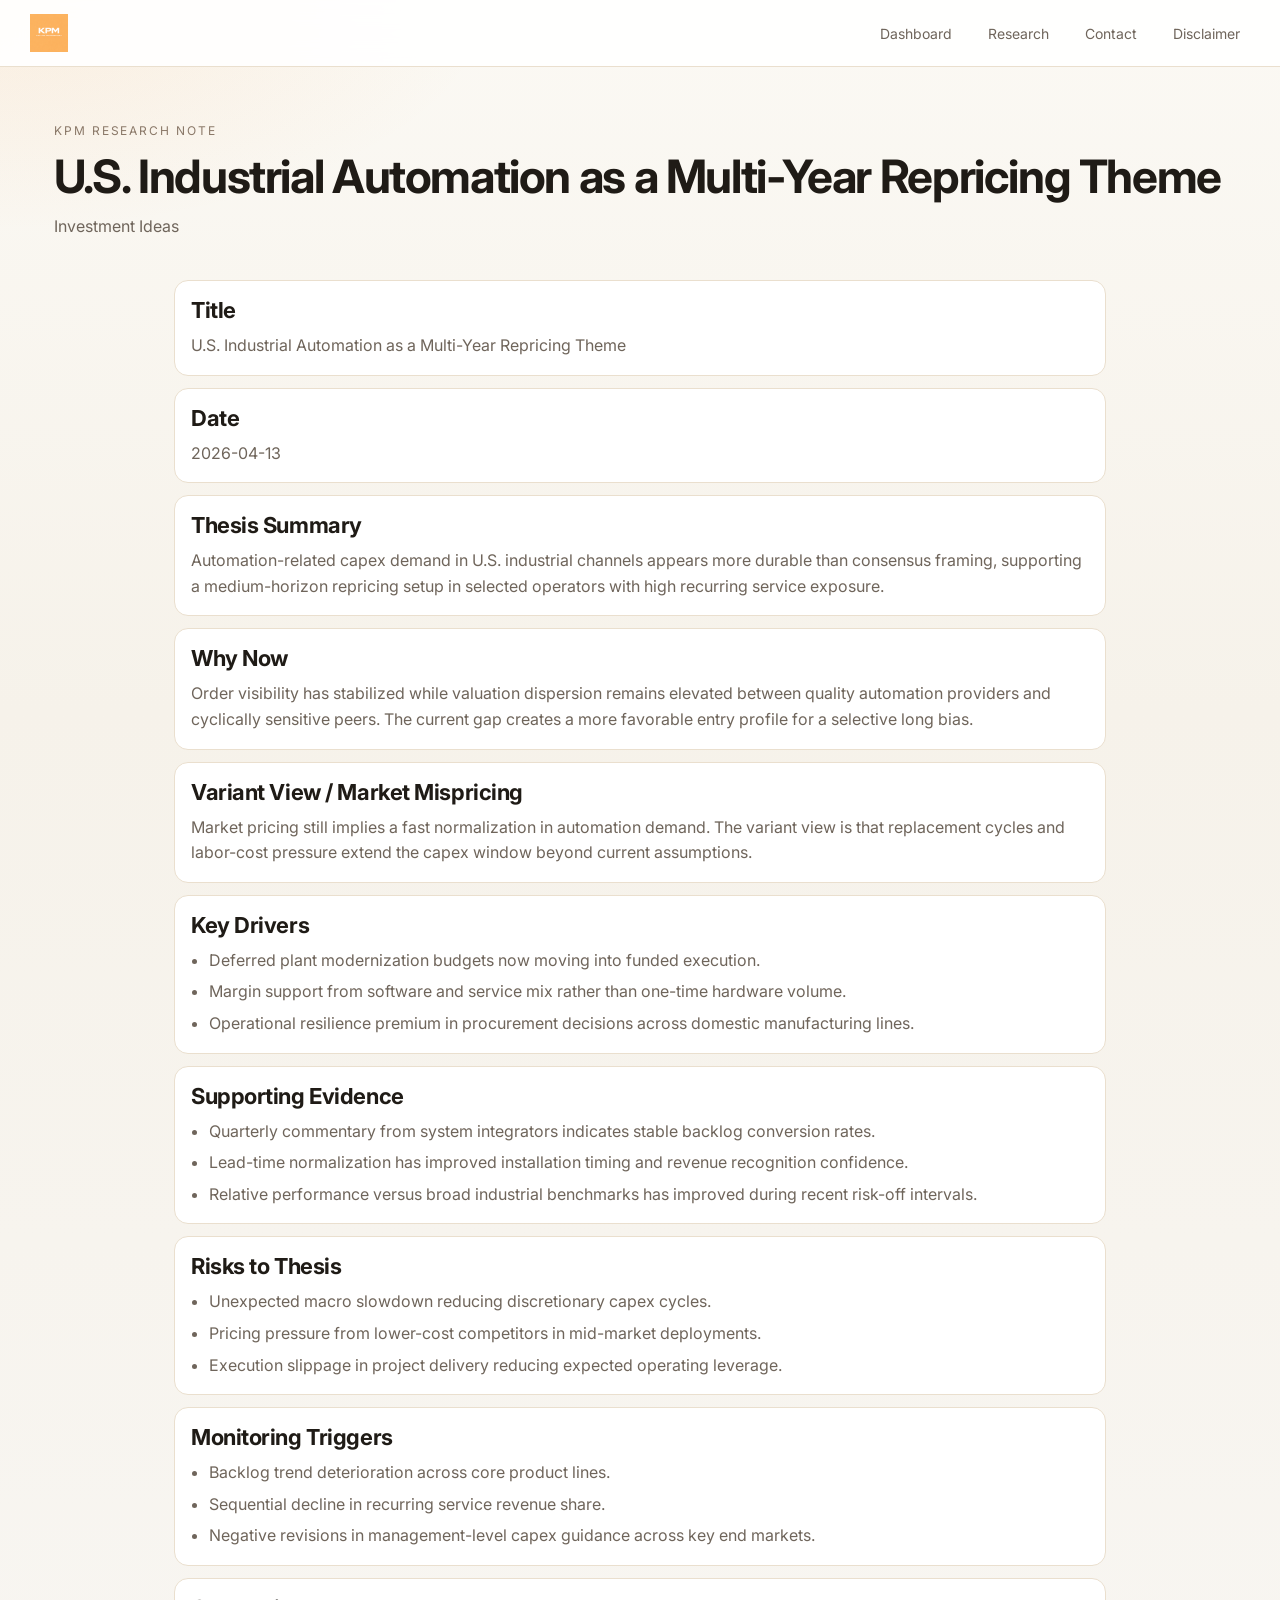
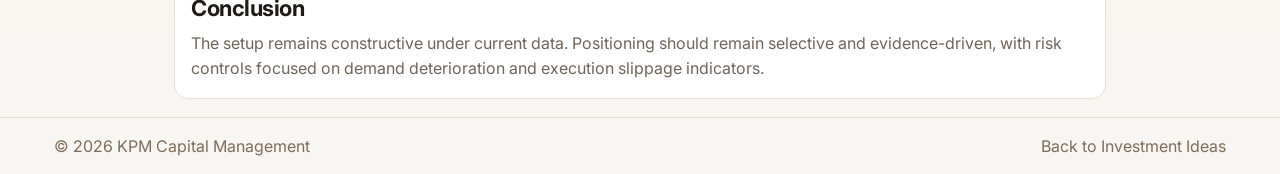
==== investment-ideas-note-001.html @ 140fb3ac "Refocus research library to Investment Ideas and Market Trends" ====
<!doctype html>
<html lang="en">
<head>
  <meta charset="utf-8" />
  <meta name="viewport" content="width=device-width, initial-scale=1" />
  <title>KPM Capital Management - Research Note</title>
  <meta name="description" content="KPM structured investment idea paper." />
  <link rel="icon" type="image/png" sizes="32x32" href="assets/favicon-32.png">
  <link rel="icon" type="image/png" sizes="16x16" href="assets/favicon-16.png">
  <link rel="apple-touch-icon" sizes="180x180" href="assets/logo-512.png">
  <link rel="preconnect" href="https://fonts.googleapis.com">
  <link rel="preconnect" href="https://fonts.gstatic.com" crossorigin>
  <link href="https://fonts.googleapis.com/css2?family=Inter:wght@400;500;600;700;800&display=swap" rel="stylesheet">
  <link rel="stylesheet" href="style.css" />
</head>
<body>
  <header class="nav">
    <div class="container nav-inner">
      <a class="brand" href="index.html#top" aria-label="KPM Home"><img src="assets/logo.png" alt="KPM logo" class="logo-img"></a>
      <nav class="nav-links" aria-label="Primary">
        <a href="index.html#dashboard">Dashboard</a>
        <a href="index.html#research">Research</a>
        <a href="index.html#contact">Contact</a>
        <a href="index.html#disclaimer">Disclaimer</a>
      </nav>
    </div>
  </header>

  <main id="top">
    <section class="catalog-hero">
      <div class="container">
        <p class="eyebrow">KPM Research Note</p>
        <h1 class="catalog-title">U.S. Industrial Automation as a Multi-Year Repricing Theme</h1>
        <p class="catalog-subtitle">Investment Ideas</p>
      </div>
    </section>

    <section class="section section-tight">
      <div class="container note-shell">
        <article class="note-section">
          <h2>Title</h2>
          <p>U.S. Industrial Automation as a Multi-Year Repricing Theme</p>
        </article>

        <article class="note-section">
          <h2>Date</h2>
          <p>2026-04-13</p>
        </article>

        <article class="note-section">
          <h2>Thesis Summary</h2>
          <p>Automation-related capex demand in U.S. industrial channels appears more durable than consensus framing, supporting a medium-horizon repricing setup in selected operators with high recurring service exposure.</p>
        </article>

        <article class="note-section">
          <h2>Why Now</h2>
          <p>Order visibility has stabilized while valuation dispersion remains elevated between quality automation providers and cyclically sensitive peers. The current gap creates a more favorable entry profile for a selective long bias.</p>
        </article>

        <article class="note-section">
          <h2>Variant View / Market Mispricing</h2>
          <p>Market pricing still implies a fast normalization in automation demand. The variant view is that replacement cycles and labor-cost pressure extend the capex window beyond current assumptions.</p>
        </article>

        <article class="note-section">
          <h2>Key Drivers</h2>
          <ul>
            <li>Deferred plant modernization budgets now moving into funded execution.</li>
            <li>Margin support from software and service mix rather than one-time hardware volume.</li>
            <li>Operational resilience premium in procurement decisions across domestic manufacturing lines.</li>
          </ul>
        </article>

        <article class="note-section">
          <h2>Supporting Evidence</h2>
          <ul>
            <li>Quarterly commentary from system integrators indicates stable backlog conversion rates.</li>
            <li>Lead-time normalization has improved installation timing and revenue recognition confidence.</li>
            <li>Relative performance versus broad industrial benchmarks has improved during recent risk-off intervals.</li>
          </ul>
        </article>

        <article class="note-section">
          <h2>Risks to Thesis</h2>
          <ul>
            <li>Unexpected macro slowdown reducing discretionary capex cycles.</li>
            <li>Pricing pressure from lower-cost competitors in mid-market deployments.</li>
            <li>Execution slippage in project delivery reducing expected operating leverage.</li>
          </ul>
        </article>

        <article class="note-section">
          <h2>Monitoring Triggers</h2>
          <ul>
            <li>Backlog trend deterioration across core product lines.</li>
            <li>Sequential decline in recurring service revenue share.</li>
            <li>Negative revisions in management-level capex guidance across key end markets.</li>
          </ul>
        </article>

        <article class="note-section">
          <h2>Conclusion</h2>
          <p>The setup remains constructive under current data. Positioning should remain selective and evidence-driven, with risk controls focused on demand deterioration and execution slippage indicators.</p>
        </article>
      </div>
    </section>
  </main>

  <footer class="footer">
    <div class="container footer-inner">
      <div>&copy; <span id="year"></span> KPM Capital Management</div>
      <a href="investment-ideas.html">Back to Investment Ideas</a>
    </div>
  </footer>

  <script>document.getElementById("year").textContent = new Date().getFullYear();</script>
</body>
</html>
---- style.css ----
:root{
  --bg:#f8f6f2;
  --bg2:#ffffff;
  --text:#1f1b16;
  --muted:#6f655b;
  --line:#eadfce;
  --card:#ffffff;
  --accent:#f28c28;
  --accent-soft:#fff0e1;
  --shadow:0 10px 30px rgba(61,43,20,.08);
}

*{box-sizing:border-box}
html{scroll-behavior:smooth}
body{
  margin:0;
  font-family:Inter,system-ui,-apple-system,Segoe UI,Roboto,Arial,sans-serif;
  color:var(--text);
  background:
    radial-gradient(900px 420px at 0% 0%, rgba(242,140,40,.10), transparent 55%),
    linear-gradient(180deg, #fbf9f4, #f6f2ea 40%, #f8f6f2);
}
a{color:inherit}
.container{max-width:1220px;margin:0 auto;padding:0 24px}

.nav{
  position:sticky; top:0; z-index:50;
  background:rgba(255,255,255,.9);
  backdrop-filter:blur(12px);
  border-bottom:1px solid var(--line);
}
.nav-inner{
  display:flex;align-items:center;justify-content:space-between;
  padding:14px 0; gap:14px;
}
.brand{display:inline-flex}
.logo-img{height:38px;width:auto;display:block}
.nav-links{display:flex;gap:16px;flex-wrap:wrap}
.nav-links a{
  text-decoration:none;
  color:var(--muted);
  font-size:14px;
  padding:8px 10px;
  border-radius:10px;
}
.nav-links a:hover{background:var(--accent-soft);color:var(--text)}

.hero{
  position:relative;
  padding:56px 0 20px;
}
.hero-glow{
  position:absolute; inset:0; pointer-events:none;
  background:radial-gradient(1000px 500px at 10% 0%, rgba(242,140,40,.10), transparent 65%);
}
.eyebrow{
  margin:0;
  color:#8a7868;
  letter-spacing:.16em;
  text-transform:uppercase;
  font-size:12px;
}
.title{
  margin:12px 0 0;
  font-size:62px;
  line-height:1.0;
  letter-spacing:-.04em;
  max-width:900px;
}
.subtitle{
  margin:14px 0 0;
  font-size:18px;
  color:var(--muted);
  max-width:900px;
}
.hero-note{
  margin:12px 0 0;
  max-width:860px;
  color:#7b6f64;
  font-size:14px;
}

.section{padding:42px 0}
.section-tight{padding:18px 0}
.section-alt{
  border-top:1px solid var(--line);
  border-bottom:1px solid var(--line);
  background:linear-gradient(180deg, #fffaf2, transparent);
}

.kpi-grid{
  margin-top:14px;
  display:grid;
  grid-template-columns:repeat(4,minmax(0,1fr));
  gap:12px;
}
.kpi{
  border:1px solid var(--line);
  background:var(--card);
  border-radius:16px;
  padding:14px 14px;
  box-shadow:var(--shadow);
}
.kpi span{
  display:block;
  font-size:11px;
  text-transform:uppercase;
  letter-spacing:.14em;
  color:#8a7868;
}
.kpi strong{
  display:block;
  margin-top:9px;
  font-size:26px;
  line-height:1.05;
  letter-spacing:-.02em;
}
.kpi-grid-primary .kpi{
  min-height:110px;
}
.kpi-grid-secondary .kpi strong{
  font-size:24px;
}
.secondary-metrics-panel{
  opacity:.95;
}

.panel{
  margin-top:10px;
  border:1px solid var(--line);
  border-radius:18px;
  background:var(--card);
  overflow:hidden;
  box-shadow:var(--shadow);
}
.panel-head{padding:18px 18px 8px}
.panel-head h2{margin:0;font-size:30px;letter-spacing:-.02em}
.panel-head p{margin:8px 0 0;color:var(--muted);font-size:15px}

.chart-panel{overflow:visible}
.viz-grid{
  display:grid;
  grid-template-columns:repeat(2,minmax(0,1fr));
  gap:12px;
  padding:0 18px 18px;
}
.chart-card{
  border:1px solid var(--line);
  border-radius:14px;
  background:#fffdfa;
  padding:14px;
}
.chart-card h3{
  margin:0 0 10px;
  font-size:17px;
  letter-spacing:-.01em;
}
canvas{
  width:100%;
  height:260px;
  display:block;
  border:1px solid #f0e7db;
  border-radius:12px;
  background:linear-gradient(180deg, #fff, #fffdf9);
}
.chart-caption{
  margin:10px 0 0;
  color:var(--muted);
  font-size:13px;
}

.strategy-grid{
  display:grid;
  grid-template-columns:1.2fr .8fr;
  gap:12px;
}
.strategy-copy{
  padding:0 18px 18px;
}
.strategy-copy p{
  margin:0 0 12px;
  color:#5f544a;
  line-height:1.6;
}
.strategy-copy p:last-child{margin-bottom:0}
.risk-list{
  margin:0;
  padding:0 18px 18px 36px;
  color:#5f544a;
  line-height:1.55;
}
.risk-list li{margin-bottom:10px}
.risk-list li:last-child{margin-bottom:0}

.table-wrap{
  overflow:auto;
  max-height:520px;
}
table{
  width:100%;
  border-collapse:collapse;
  min-width:860px;
}
th,td{
  text-align:left;
  padding:10px 12px;
  border-top:1px solid #f0e7db;
  font-size:13px;
}
th{
  position:sticky;
  top:0;
  background:#fff8ef;
  z-index:2;
  font-size:11px;
  letter-spacing:.12em;
  text-transform:uppercase;
  color:#8a7868;
}
td{color:#30271f}
.empty{text-align:center;color:var(--muted)}

.research-gateway-grid{
  margin-top:14px;
  display:grid;
  grid-template-columns:repeat(3,minmax(0,1fr));
  gap:12px;
}
.research-gateway-duo{
  grid-template-columns:repeat(2,minmax(0,1fr));
}
.gateway-card{
  border:1px solid var(--line);
  background:var(--card);
  border-radius:16px;
  padding:16px;
}
.gateway-head{
  display:flex;
  align-items:center;
  justify-content:space-between;
  gap:8px;
}
.gateway-head h3{
  margin:0;
  font-size:20px;
  letter-spacing:-.01em;
}
.gateway-link{
  text-decoration:none;
  font-size:12px;
  letter-spacing:.08em;
  text-transform:uppercase;
  color:#8a5b2a;
  border:1px solid #e5c9ab;
  border-radius:999px;
  padding:6px 10px;
  background:#fff8ef;
}
.gateway-link:hover{
  background:#fff1e2;
}
.gateway-copy{
  margin:10px 0 0;
  color:var(--muted);
  line-height:1.5;
  font-size:14px;
}
.preview-grid{
  margin-top:12px;
  display:grid;
  grid-template-columns:1fr;
  gap:8px;
}
.preview-tile{
  border:1px solid #efe3d5;
  border-radius:12px;
  background:#fffdfa;
  padding:10px 11px;
}
.preview-tag{
  display:inline-block;
  font-size:10px;
  letter-spacing:.11em;
  text-transform:uppercase;
  color:#8a7868;
}
.preview-tile h4{
  margin:6px 0 0;
  font-size:14px;
  line-height:1.35;
  letter-spacing:-.01em;
}

.catalog-hero{
  padding:56px 0 26px;
}
.catalog-title{
  margin:10px 0 0;
  font-size:46px;
  letter-spacing:-.03em;
}
.catalog-subtitle{
  margin:12px 0 0;
  color:var(--muted);
  max-width:860px;
  font-size:16px;
}
.catalog-tools{
  margin-top:14px;
  display:flex;
  gap:8px;
  flex-wrap:wrap;
}
.filter-chip{
  border:1px solid #e5d8c7;
  border-radius:999px;
  background:#fffdfa;
  color:#6e5f51;
  padding:7px 11px;
  font-size:12px;
  cursor:pointer;
}
.filter-chip.active{
  border-color:#d9b18c;
  background:#fff1e2;
  color:#7a4f23;
}
.catalog-grid{
  margin-top:16px;
  display:grid;
  grid-template-columns:repeat(2,minmax(0,1fr));
  gap:12px;
}
.catalog-grid-single{
  grid-template-columns:minmax(0, 1fr);
}
.catalog-card{
  border:1px solid var(--line);
  border-radius:14px;
  background:var(--card);
  padding:14px;
}
.catalog-meta{
  display:flex;
  align-items:center;
  gap:8px;
  flex-wrap:wrap;
}
.meta-tag{
  font-size:10px;
  letter-spacing:.11em;
  text-transform:uppercase;
  color:#836d5a;
}
.meta-date{
  color:#9a8b7c;
  font-size:12px;
}
.status-pill{
  margin-left:auto;
  font-size:10px;
  letter-spacing:.1em;
  text-transform:uppercase;
  color:#7c5026;
  background:#fff1e2;
  border:1px solid #e5c9ab;
  border-radius:999px;
  padding:4px 7px;
}
.catalog-card h3{
  margin:9px 0 0;
  font-size:18px;
  line-height:1.3;
  letter-spacing:-.01em;
}
.catalog-card p{
  margin:8px 0 0;
  color:var(--muted);
  font-size:14px;
  line-height:1.5;
}
.read-link{
  display:inline-block;
  margin-top:11px;
  text-decoration:none;
  color:#7a4f23;
  font-size:12px;
  letter-spacing:.08em;
  text-transform:uppercase;
}
.catalog-empty{
  grid-column:1 / -1;
  border:1px dashed #ddccb7;
  border-radius:14px;
  background:#fffdfa;
  color:var(--muted);
  padding:16px;
  text-align:center;
  font-size:14px;
}
.note-shell{
  max-width:980px;
  display:grid;
  gap:12px;
}
.note-section{
  border:1px solid var(--line);
  border-radius:14px;
  background:var(--card);
  padding:16px;
}
.note-section h2{
  margin:0;
  font-size:22px;
  letter-spacing:-.02em;
}
.note-section p{
  margin:10px 0 0;
  color:var(--muted);
  line-height:1.6;
}
.note-section ul{
  margin:10px 0 0;
  padding-left:18px;
  color:var(--muted);
  line-height:1.6;
}
.note-section li{
  margin-bottom:6px;
}
.note-section li:last-child{
  margin-bottom:0;
}

.contact-grid{
  margin-top:14px;
  display:grid;
  grid-template-columns:repeat(3,minmax(0,1fr));
  gap:12px;
}
.contact-grid > div{
  border:1px solid var(--line);
  border-radius:14px;
  background:var(--card);
  padding:14px;
}
.contact-grid span{
  display:block;
  font-size:11px;
  letter-spacing:.12em;
  text-transform:uppercase;
  color:#8a7868;
}
.contact-grid strong{
  display:block;
  margin-top:8px;
}
.contact-grid a{text-decoration:none;border-bottom:1px solid #d8b48a}

.disclaimer{
  border:1px solid var(--line);
  border-radius:16px;
  background:var(--card);
  padding:16px;
  color:var(--muted);
}
.disclaimer p{margin:0 0 10px}
.disclaimer p:last-child{margin-bottom:0}

.footer{
  border-top:1px solid var(--line);
  padding:18px 0;
  color:#7d6d5e;
}
.footer-inner{
  display:flex;justify-content:space-between;align-items:center;gap:10px;flex-wrap:wrap;
}
.footer a{text-decoration:none}

@media (max-width:1100px){
  .title{font-size:46px}
  .kpi-grid{grid-template-columns:repeat(2,minmax(0,1fr))}
  .viz-grid{grid-template-columns:1fr}
  .strategy-grid{grid-template-columns:1fr}
  .research-gateway-grid{grid-template-columns:1fr}
  .catalog-grid{grid-template-columns:1fr}
  .contact-grid{grid-template-columns:1fr}
}
@media (max-width:640px){
  .container{padding:0 16px}
  .title{font-size:38px}
  .kpi-grid{grid-template-columns:1fr}
  .panel-head h2{font-size:26px}
  .catalog-title{font-size:35px}
}
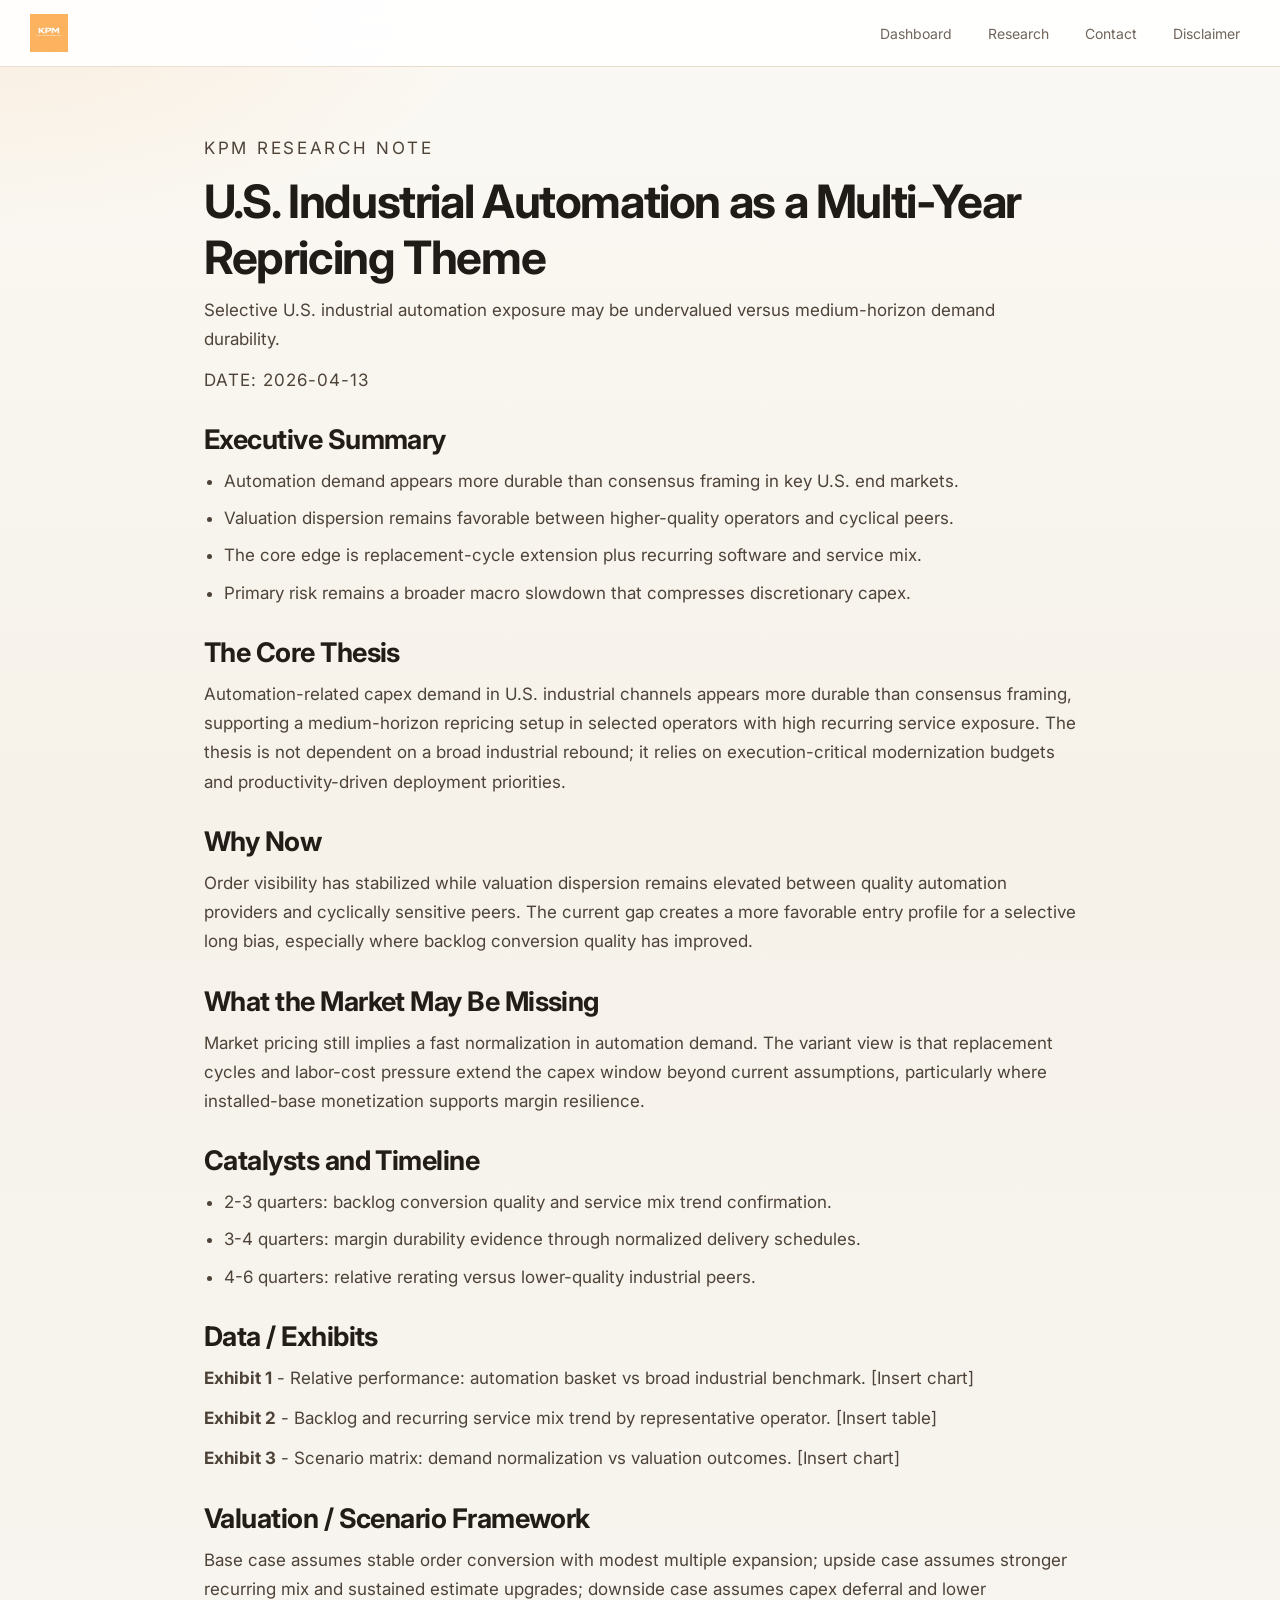
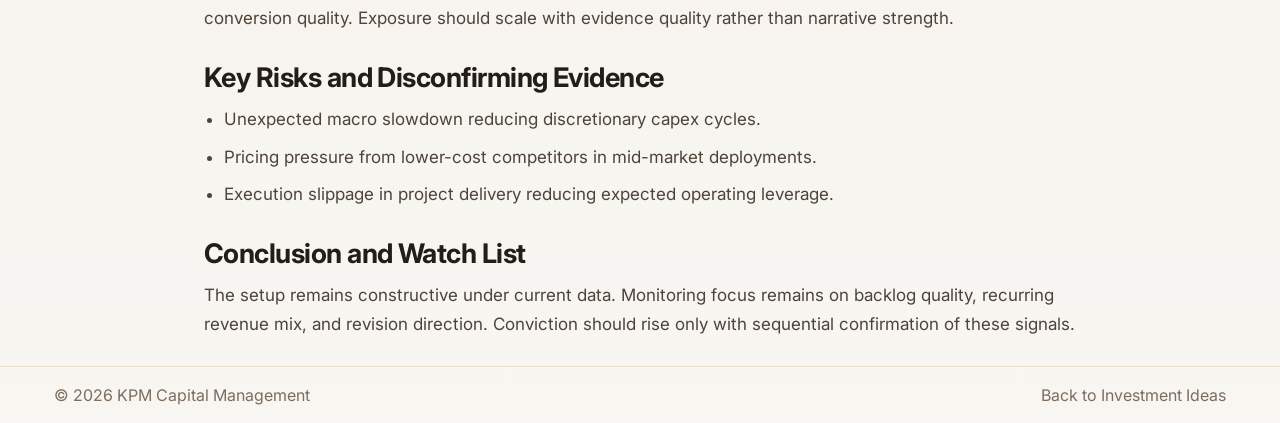
==== commit acf43d8a: "Convert research notes to continuous paper-style layout" ====
--- a/investment-ideas-note-001.html
+++ b/investment-ideas-note-001.html
@@ -28,80 +28,53 @@
 
   <main id="top">
     <section class="catalog-hero">
-      <div class="container">
+      <div class="container note-paper">
         <p class="eyebrow">KPM Research Note</p>
         <h1 class="catalog-title">U.S. Industrial Automation as a Multi-Year Repricing Theme</h1>
-        <p class="catalog-subtitle">Investment Ideas</p>
-      </div>
-    </section>
+        <p class="paper-subtitle">Selective U.S. industrial automation exposure may be undervalued versus medium-horizon demand durability.</p>
+        <p class="paper-meta">Date: 2026-04-13</p>
 
-    <section class="section section-tight">
-      <div class="container note-shell">
-        <article class="note-section">
-          <h2>Title</h2>
-          <p>U.S. Industrial Automation as a Multi-Year Repricing Theme</p>
-        </article>
+        <h2>Executive Summary</h2>
+        <ul>
+          <li>Automation demand appears more durable than consensus framing in key U.S. end markets.</li>
+          <li>Valuation dispersion remains favorable between higher-quality operators and cyclical peers.</li>
+          <li>The core edge is replacement-cycle extension plus recurring software and service mix.</li>
+          <li>Primary risk remains a broader macro slowdown that compresses discretionary capex.</li>
+        </ul>
 
-        <article class="note-section">
-          <h2>Date</h2>
-          <p>2026-04-13</p>
-        </article>
+        <h2>The Core Thesis</h2>
+        <p>Automation-related capex demand in U.S. industrial channels appears more durable than consensus framing, supporting a medium-horizon repricing setup in selected operators with high recurring service exposure. The thesis is not dependent on a broad industrial rebound; it relies on execution-critical modernization budgets and productivity-driven deployment priorities.</p>
 
-        <article class="note-section">
-          <h2>Thesis Summary</h2>
-          <p>Automation-related capex demand in U.S. industrial channels appears more durable than consensus framing, supporting a medium-horizon repricing setup in selected operators with high recurring service exposure.</p>
-        </article>
+        <h2>Why Now</h2>
+        <p>Order visibility has stabilized while valuation dispersion remains elevated between quality automation providers and cyclically sensitive peers. The current gap creates a more favorable entry profile for a selective long bias, especially where backlog conversion quality has improved.</p>
 
-        <article class="note-section">
-          <h2>Why Now</h2>
-          <p>Order visibility has stabilized while valuation dispersion remains elevated between quality automation providers and cyclically sensitive peers. The current gap creates a more favorable entry profile for a selective long bias.</p>
-        </article>
+        <h2>What the Market May Be Missing</h2>
+        <p>Market pricing still implies a fast normalization in automation demand. The variant view is that replacement cycles and labor-cost pressure extend the capex window beyond current assumptions, particularly where installed-base monetization supports margin resilience.</p>
 
-        <article class="note-section">
-          <h2>Variant View / Market Mispricing</h2>
-          <p>Market pricing still implies a fast normalization in automation demand. The variant view is that replacement cycles and labor-cost pressure extend the capex window beyond current assumptions.</p>
-        </article>
+        <h2>Catalysts and Timeline</h2>
+        <ul>
+          <li>2-3 quarters: backlog conversion quality and service mix trend confirmation.</li>
+          <li>3-4 quarters: margin durability evidence through normalized delivery schedules.</li>
+          <li>4-6 quarters: relative rerating versus lower-quality industrial peers.</li>
+        </ul>
 
-        <article class="note-section">
-          <h2>Key Drivers</h2>
-          <ul>
-            <li>Deferred plant modernization budgets now moving into funded execution.</li>
-            <li>Margin support from software and service mix rather than one-time hardware volume.</li>
-            <li>Operational resilience premium in procurement decisions across domestic manufacturing lines.</li>
-          </ul>
-        </article>
+        <h2>Data / Exhibits</h2>
+        <p><strong>Exhibit 1</strong> - Relative performance: automation basket vs broad industrial benchmark. [Insert chart]</p>
+        <p><strong>Exhibit 2</strong> - Backlog and recurring service mix trend by representative operator. [Insert table]</p>
+        <p><strong>Exhibit 3</strong> - Scenario matrix: demand normalization vs valuation outcomes. [Insert chart]</p>
 
-        <article class="note-section">
-          <h2>Supporting Evidence</h2>
-          <ul>
-            <li>Quarterly commentary from system integrators indicates stable backlog conversion rates.</li>
-            <li>Lead-time normalization has improved installation timing and revenue recognition confidence.</li>
-            <li>Relative performance versus broad industrial benchmarks has improved during recent risk-off intervals.</li>
-          </ul>
-        </article>
+        <h2>Valuation / Scenario Framework</h2>
+        <p>Base case assumes stable order conversion with modest multiple expansion; upside case assumes stronger recurring mix and sustained estimate upgrades; downside case assumes capex deferral and lower conversion quality. Exposure should scale with evidence quality rather than narrative strength.</p>
 
-        <article class="note-section">
-          <h2>Risks to Thesis</h2>
-          <ul>
-            <li>Unexpected macro slowdown reducing discretionary capex cycles.</li>
-            <li>Pricing pressure from lower-cost competitors in mid-market deployments.</li>
-            <li>Execution slippage in project delivery reducing expected operating leverage.</li>
-          </ul>
-        </article>
+        <h2>Key Risks and Disconfirming Evidence</h2>
+        <ul>
+          <li>Unexpected macro slowdown reducing discretionary capex cycles.</li>
+          <li>Pricing pressure from lower-cost competitors in mid-market deployments.</li>
+          <li>Execution slippage in project delivery reducing expected operating leverage.</li>
+        </ul>
 
-        <article class="note-section">
-          <h2>Monitoring Triggers</h2>
-          <ul>
-            <li>Backlog trend deterioration across core product lines.</li>
-            <li>Sequential decline in recurring service revenue share.</li>
-            <li>Negative revisions in management-level capex guidance across key end markets.</li>
-          </ul>
-        </article>
-
-        <article class="note-section">
-          <h2>Conclusion</h2>
-          <p>The setup remains constructive under current data. Positioning should remain selective and evidence-driven, with risk controls focused on demand deterioration and execution slippage indicators.</p>
-        </article>
+        <h2>Conclusion and Watch List</h2>
+        <p>The setup remains constructive under current data. Monitoring focus remains on backlog quality, recurring revenue mix, and revision direction. Conviction should rise only with sequential confirmation of these signals.</p>
       </div>
     </section>
   </main>
--- a/style.css
+++ b/style.css
@@ -399,37 +399,46 @@
   text-align:center;
   font-size:14px;
 }
-.note-shell{
-  max-width:980px;
-  display:grid;
-  gap:12px;
-}
-.note-section{
-  border:1px solid var(--line);
-  border-radius:14px;
-  background:var(--card);
-  padding:16px;
-}
-.note-section h2{
-  margin:0;
-  font-size:22px;
+.note-paper{
+  max-width:920px;
+}
+.paper-subtitle{
+  margin:12px 0 0;
+  color:#5f544a;
+  font-size:19px;
+  line-height:1.45;
+  max-width:860px;
+}
+.paper-meta{
+  margin:12px 0 0;
+  color:#8a7868;
+  font-size:13px;
+  letter-spacing:.06em;
+  text-transform:uppercase;
+}
+.note-paper h2{
+  margin:28px 0 0;
+  font-size:27px;
   letter-spacing:-.02em;
-}
-.note-section p{
-  margin:10px 0 0;
-  color:var(--muted);
-  line-height:1.6;
-}
-.note-section ul{
-  margin:10px 0 0;
-  padding-left:18px;
-  color:var(--muted);
-  line-height:1.6;
-}
-.note-section li{
-  margin-bottom:6px;
-}
-.note-section li:last-child{
+  color:#231d17;
+}
+.note-paper p{
+  margin:11px 0 0;
+  color:#4e4339;
+  line-height:1.72;
+  font-size:17px;
+}
+.note-paper ul{
+  margin:11px 0 0;
+  padding-left:20px;
+}
+.note-paper li{
+  color:#4e4339;
+  line-height:1.72;
+  font-size:17px;
+  margin-bottom:8px;
+}
+.note-paper li:last-child{
   margin-bottom:0;
 }
 
